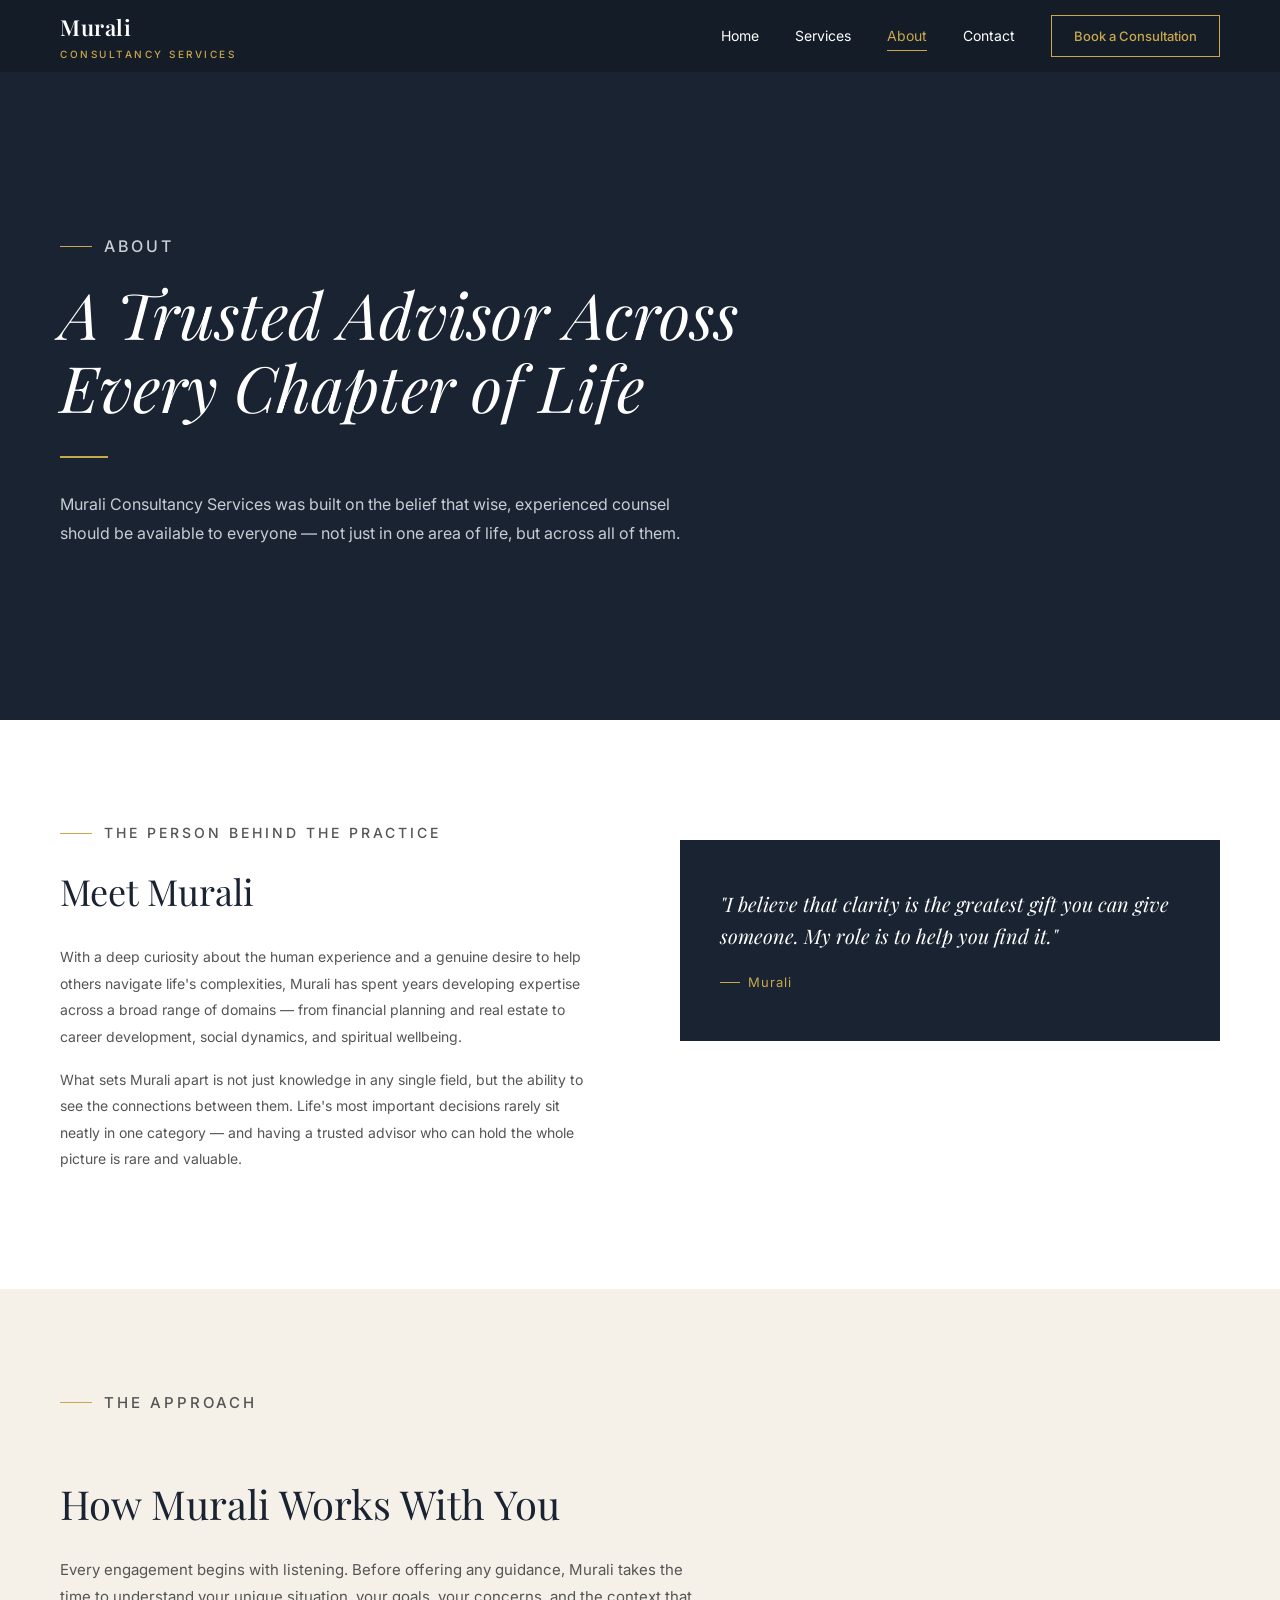
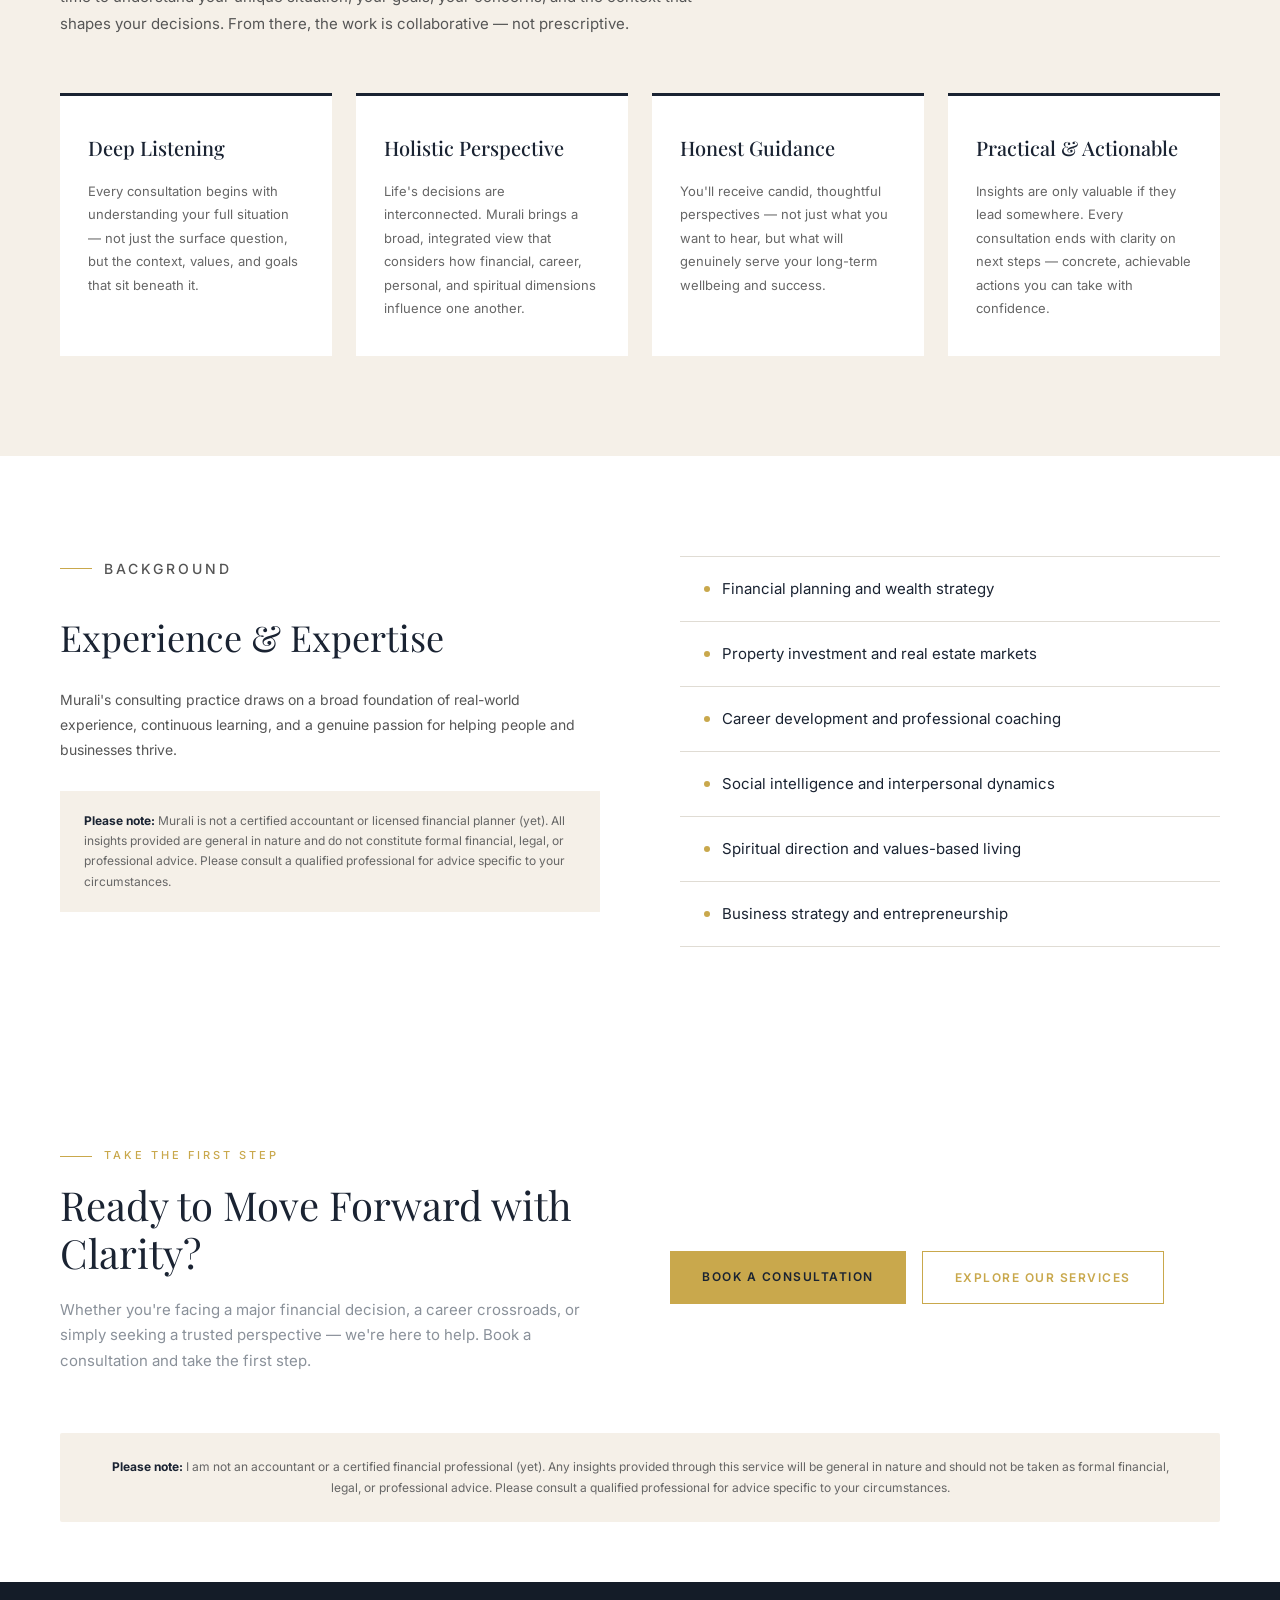
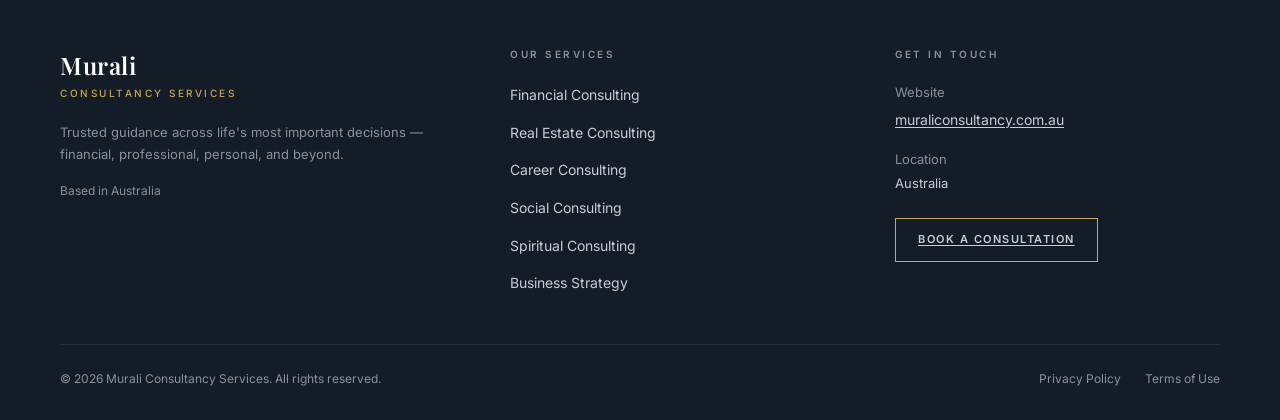
==== about.html @ 13cb42aa "Add files via upload" ====
<!DOCTYPE html>
<html lang="en">
<head>
  <meta charset="UTF-8">
  <meta name="viewport" content="width=device-width, initial-scale=1.0">
  <title>About — Murali Consultancy Services</title>
  <link rel="stylesheet" href="styles.css">
</head>
<body>

  <!-- Navigation -->
  <nav class="nav">
    <a href="index.html" class="nav-logo">
      <span class="nav-logo-name">Murali</span>
      <span class="nav-logo-sub">Consultancy Services</span>
    </a>
    <button class="nav-hamburger" onclick="toggleMenu()" aria-label="Toggle menu">
      <span></span><span></span><span></span>
    </button>
    <div class="nav-links" id="navLinks">
      <a href="index.html" class="nav-link">Home</a>
      <a href="index.html#services" class="nav-link">Services</a>
      <a href="about.html" class="nav-link active">About</a>
      <a href="#contact" class="nav-link">Contact</a>
      <a href="#contact" class="nav-cta">Book a Consultation</a>
    </div>
  </nav>

  <!-- About Hero -->
  <section class="about-hero">
    <div class="about-hero-content">
      <p class="section-label">About</p>
      <h1>A Trusted Advisor Across Every Chapter of Life</h1>
      <div class="underline-accent"></div>
      <p>Murali Consultancy Services was built on the belief that wise, experienced counsel should be available to everyone — not just in one area of life, but across all of them.</p>
    </div>
  </section>

  <!-- Meet Murali -->
  <section class="meet-section">
    <div>
      <p class="section-label">The Person Behind the Practice</p>
      <h2>Meet Murali</h2>
      <p>With a deep curiosity about the human experience and a genuine desire to help others navigate life's complexities, Murali has spent years developing expertise across a broad range of domains — from financial planning and real estate to career development, social dynamics, and spiritual wellbeing.</p>
      <p>What sets Murali apart is not just knowledge in any single field, but the ability to see the connections between them. Life's most important decisions rarely sit neatly in one category — and having a trusted advisor who can hold the whole picture is rare and valuable.</p>
    </div>
    <div class="meet-quote-box">
      <blockquote>"I believe that clarity is the greatest gift you can give someone. My role is to help you find it."</blockquote>
      <cite>Murali</cite>
    </div>
  </section>

  <!-- The Approach -->
  <section class="approach">
    <p class="section-label">The Approach</p>
    <h2>How Murali Works With You</h2>
    <p>Every engagement begins with listening. Before offering any guidance, Murali takes the time to understand your unique situation, your goals, your concerns, and the context that shapes your decisions. From there, the work is collaborative — not prescriptive.</p>

    <div class="approach-grid">
      <div class="approach-card">
        <h3>Deep Listening</h3>
        <p>Every consultation begins with understanding your full situation — not just the surface question, but the context, values, and goals that sit beneath it.</p>
      </div>
      <div class="approach-card">
        <h3>Holistic Perspective</h3>
        <p>Life's decisions are interconnected. Murali brings a broad, integrated view that considers how financial, career, personal, and spiritual dimensions influence one another.</p>
      </div>
      <div class="approach-card">
        <h3>Honest Guidance</h3>
        <p>You'll receive candid, thoughtful perspectives — not just what you want to hear, but what will genuinely serve your long-term wellbeing and success.</p>
      </div>
      <div class="approach-card">
        <h3>Practical &amp; Actionable</h3>
        <p>Insights are only valuable if they lead somewhere. Every consultation ends with clarity on next steps — concrete, achievable actions you can take with confidence.</p>
      </div>
    </div>
  </section>

  <!-- Experience & Expertise -->
  <section class="experience">
    <div>
      <p class="section-label">Background</p>
      <h2>Experience &amp; Expertise</h2>
      <p>Murali's consulting practice draws on a broad foundation of real-world experience, continuous learning, and a genuine passion for helping people and businesses thrive.</p>
      <div class="disclaimer-inline">
        <strong>Please note:</strong> Murali is not a certified accountant or licensed financial planner (yet). All insights provided are general in nature and do not constitute formal financial, legal, or professional advice. Please consult a qualified professional for advice specific to your circumstances.
      </div>
    </div>
    <ul class="expertise-list">
      <li>Financial planning and wealth strategy</li>
      <li>Property investment and real estate markets</li>
      <li>Career development and professional coaching</li>
      <li>Social intelligence and interpersonal dynamics</li>
      <li>Spiritual direction and values-based living</li>
      <li>Business strategy and entrepreneurship</li>
    </ul>
  </section>

  <!-- CTA / Contact -->
  <section class="cta-section" id="contact">
    <p class="section-label">Take the First Step</p>
    <div class="cta-content">
      <div>
        <h2>Ready to Move Forward with Clarity?</h2>
        <p>Whether you're facing a major financial decision, a career crossroads, or simply seeking a trusted perspective — we're here to help. Book a consultation and take the first step.</p>
      </div>
      <div class="cta-buttons">
        <a href="#contact" class="btn-primary">Book a Consultation</a>
        <a href="index.html#services" class="btn-outline">Explore Our Services</a>
      </div>
    </div>
    <div class="disclaimer">
      <strong>Please note:</strong> I am not an accountant or a certified financial professional (yet). Any insights provided through this service will be general in nature and should not be taken as formal financial, legal, or professional advice. Please consult a qualified professional for advice specific to your circumstances.
    </div>
  </section>

  <!-- Footer -->
  <footer class="footer">
    <div class="footer-grid">
      <div class="footer-brand">
        <span class="nav-logo-name">Murali</span>
        <span class="nav-logo-sub">Consultancy Services</span>
        <p>Trusted guidance across life's most important decisions — financial, professional, personal, and beyond.</p>
        <p class="location">Based in Australia</p>
      </div>

      <div>
        <h4>Our Services</h4>
        <ul class="footer-links">
          <li><a href="index.html#services">Financial Consulting</a></li>
          <li><a href="index.html#services">Real Estate Consulting</a></li>
          <li><a href="index.html#services">Career Consulting</a></li>
          <li><a href="index.html#services">Social Consulting</a></li>
          <li><a href="index.html#services">Spiritual Consulting</a></li>
          <li><a href="index.html#services">Business Strategy</a></li>
        </ul>
      </div>

      <div class="footer-contact">
        <h4>Get in Touch</h4>
        <p>Website</p>
        <a href="https://muraliconsultancy.com.au">muraliconsultancy.com.au</a>
        <p class="location-label" style="margin-top: 16px;">Location</p>
        <p style="color: var(--text-light);">Australia</p>
        <a href="#contact" class="btn-outline-light" style="margin-top: 20px; display: inline-block;">Book a Consultation</a>
      </div>
    </div>

    <div class="footer-bottom">
      <p>&copy; 2026 Murali Consultancy Services. All rights reserved.</p>
      <div class="footer-bottom-links">
        <a href="#">Privacy Policy</a>
        <a href="#">Terms of Use</a>
      </div>
    </div>
  </footer>
  <script src="script.js" defer></script>
</body>
</html>
---- styles.css ----
@import url('https://fonts.googleapis.com/css2?family=Playfair+Display:ital,wght@0,400;0,500;0,600;0,700;1,400;1,500&family=Inter:wght@300;400;500;600&display=swap');

*, *::before, *::after {
  margin: 0;
  padding: 0;
  box-sizing: border-box;
}

:root {
  --navy: #1a2332;
  --navy-dark: #141c28;
  --gold: #c9a84c;
  --gold-light: #d4b65e;
  --cream: #f5f0e8;
  --white: #ffffff;
  --text-light: #c8cdd4;
  --text-muted: #8a919a;
  --border-light: #e0dcd4;
}

html {
  scroll-behavior: smooth;
}

body {
  font-family: 'Inter', sans-serif;
  color: var(--navy);
  line-height: 1.6;
  background: var(--white);
}

a {
  text-decoration: none;
  color: inherit;
}

/* Navigation */
.nav {
  position: fixed;
  top: 0;
  left: 0;
  right: 0;
  z-index: 100;
  background: var(--navy-dark);
  padding: 0 60px;
  height: 72px;
  display: flex;
  align-items: center;
  justify-content: space-between;
}

.nav-logo {
  display: flex;
  flex-direction: column;
}

.nav-logo-name {
  font-family: 'Playfair Display', serif;
  font-size: 22px;
  font-weight: 600;
  color: var(--white);
  letter-spacing: 0.5px;
}

.nav-logo-sub {
  font-size: 10px;
  font-weight: 500;
  letter-spacing: 2.5px;
  text-transform: uppercase;
  color: var(--gold);
}

.nav-links {
  display: flex;
  align-items: center;
  gap: 36px;
}

.nav-link {
  font-size: 14px;
  font-weight: 400;
  color: var(--white);
  position: relative;
  transition: color 0.2s;
}

.nav-link:hover,
.nav-link.active {
  color: var(--gold);
}

.nav-link.active::after {
  content: '';
  position: absolute;
  bottom: -4px;
  left: 0;
  right: 0;
  height: 1.5px;
  background: var(--gold);
}

.nav-cta {
  font-size: 13px;
  font-weight: 500;
  color: var(--gold);
  border: 1px solid var(--gold);
  padding: 10px 22px;
  transition: all 0.25s;
}

.nav-cta:hover {
  background: var(--gold);
  color: var(--navy);
}

/* Mobile nav */
.nav-hamburger {
  display: none;
  flex-direction: column;
  gap: 5px;
  cursor: pointer;
  padding: 4px;
  background: none;
  border: none;
}

.nav-hamburger span {
  width: 24px;
  height: 2px;
  background: var(--white);
  transition: all 0.3s;
}

.nav-hamburger.open span:nth-child(1) {
  transform: rotate(45deg) translate(5px, 5px);
}

.nav-hamburger.open span:nth-child(2) {
  opacity: 0;
}

.nav-hamburger.open span:nth-child(3) {
  transform: rotate(-45deg) translate(5px, -5px);
}

@media (max-width: 768px) {
  .nav {
    padding: 0 24px;
  }

  .nav-hamburger {
    display: flex;
  }

  .nav-links {
    position: fixed;
    top: 72px;
    left: 0;
    right: 0;
    background: var(--navy-dark);
    flex-direction: column;
    padding: 32px 24px;
    gap: 24px;
    transform: translateY(-120%);
    transition: transform 0.3s;
  }

  .nav-links.open {
    transform: translateY(0);
  }
}

/* Hero (Home) */
.hero {
  background: var(--navy);
  padding: 160px 60px 100px;
  position: relative;
  overflow: hidden;
  min-height: 90vh;
  display: flex;
  align-items: center;
}

.hero::before {
  content: '';
  position: absolute;
  top: 50%;
  right: -200px;
  width: 700px;
  height: 700px;
  border: 1px solid rgba(201, 168, 76, 0.08);
  border-radius: 50%;
  transform: translateY(-50%);
}

.hero::after {
  content: '';
  position: absolute;
  top: 50%;
  right: -100px;
  width: 500px;
  height: 500px;
  border: 1px solid rgba(201, 168, 76, 0.05);
  border-radius: 50%;
  transform: translateY(-50%);
}

.hero-content {
  max-width: 720px;
  position: relative;
  z-index: 1;
}

.hero-label {
  font-size: 11px;
  font-weight: 500;
  letter-spacing: 3px;
  text-transform: uppercase;
  color: var(--gold);
  margin-bottom: 28px;
  display: flex;
  align-items: center;
  gap: 12px;
}

.hero-label::before {
  content: '';
  width: 32px;
  height: 1px;
  background: var(--gold);
}

.hero h1 {
  font-family: 'Playfair Display', serif;
  font-size: 52px;
  font-weight: 400;
  color: var(--white);
  line-height: 1.2;
  margin-bottom: 28px;
  font-style: italic;
}

.hero p {
  font-size: 15px;
  color: var(--text-light);
  line-height: 1.8;
  max-width: 520px;
  margin-bottom: 40px;
}

.hero-buttons {
  display: flex;
  gap: 16px;
  flex-wrap: wrap;
}

.btn-primary {
  display: inline-block;
  background: var(--gold);
  color: var(--navy);
  font-size: 12px;
  font-weight: 600;
  letter-spacing: 1.5px;
  text-transform: uppercase;
  padding: 16px 32px;
  transition: all 0.25s;
}

.btn-primary:hover {
  background: var(--gold-light);
}

.btn-outline {
  display: inline-block;
  border: 1px solid var(--gold);
  color: var(--gold);
  font-size: 12px;
  font-weight: 600;
  letter-spacing: 1.5px;
  text-transform: uppercase;
  padding: 16px 32px;
  transition: all 0.25s;
}

.btn-outline:hover {
  background: var(--gold);
  color: var(--navy);
}

/* Services Section */
.services {
  padding: 100px 60px;
  background: var(--white);
}

.section-label {
  font-size: 11px;
  font-weight: 500;
  letter-spacing: 3px;
  text-transform: uppercase;
  color: var(--gold);
  margin-bottom: 16px;
  display: flex;
  align-items: center;
  gap: 12px;
}

.section-label::before {
  content: '';
  width: 32px;
  height: 1px;
  background: var(--gold);
}

.services h2 {
  font-family: 'Playfair Display', serif;
  font-size: 40px;
  font-weight: 400;
  color: var(--navy);
  line-height: 1.2;
  margin-bottom: 20px;
  max-width: 520px;
}

.services > p {
  font-size: 15px;
  color: var(--text-muted);
  max-width: 560px;
  line-height: 1.8;
  margin-bottom: 56px;
}

.services-grid {
  display: grid;
  grid-template-columns: repeat(3, 1fr);
  gap: 28px;
}

.service-card {
  background: var(--cream);
  padding: 40px 32px;
  display: flex;
  flex-direction: column;
  min-height: 300px;
}

.service-card h3 {
  font-family: 'Playfair Display', serif;
  font-size: 22px;
  font-weight: 500;
  color: var(--navy);
  margin-bottom: 16px;
}

.service-card .card-divider {
  width: 40px;
  height: 2px;
  background: var(--navy);
  margin-bottom: 20px;
}

.service-card p {
  font-size: 14px;
  color: #555;
  line-height: 1.8;
  flex: 1;
}

.service-card .learn-more {
  margin-top: 24px;
  font-size: 12px;
  font-weight: 600;
  letter-spacing: 1.5px;
  text-transform: uppercase;
  color: var(--gold);
  transition: color 0.2s;
}

.service-card .learn-more:hover {
  color: var(--gold-light);
}

/* About Preview (Home) */
.about-preview {
  background: var(--navy);
  padding: 100px 60px;
  display: grid;
  grid-template-columns: 1fr 1fr;
  gap: 80px;
  align-items: center;
}

.about-quote {
  font-family: 'Playfair Display', serif;
  font-size: 22px;
  font-style: italic;
  color: var(--white);
  line-height: 1.6;
  border-left: 2px solid var(--gold);
  padding-left: 32px;
}

.about-preview-right .section-label {
  color: var(--gold);
}

.about-preview-right h2 {
  font-family: 'Playfair Display', serif;
  font-size: 32px;
  font-weight: 400;
  color: var(--white);
  line-height: 1.3;
  margin-bottom: 20px;
}

.about-preview-right p {
  font-size: 14px;
  color: var(--text-light);
  line-height: 1.8;
  margin-bottom: 32px;
}

.btn-outline-light {
  display: inline-block;
  border: 1px solid var(--gold);
  color: var(--gold);
  font-size: 12px;
  font-weight: 600;
  letter-spacing: 1.5px;
  text-transform: uppercase;
  padding: 14px 28px;
  transition: all 0.25s;
}

.btn-outline-light:hover {
  background: var(--gold);
  color: var(--navy);
}

/* CTA / Contact Section */
.cta-section {
  padding: 100px 60px 60px;
  background: var(--white);
}

.cta-content {
  display: grid;
  grid-template-columns: 1fr 1fr;
  gap: 60px;
  align-items: center;
  margin-bottom: 60px;
}

.cta-content h2 {
  font-family: 'Playfair Display', serif;
  font-size: 40px;
  font-weight: 400;
  line-height: 1.2;
  margin-bottom: 20px;
}

.cta-content > div:first-child p {
  font-size: 15px;
  color: var(--text-muted);
  line-height: 1.7;
}

.cta-buttons {
  display: flex;
  gap: 16px;
  flex-wrap: wrap;
}

.disclaimer {
  background: var(--cream);
  padding: 24px 40px;
  text-align: center;
  font-size: 12px;
  color: #666;
  line-height: 1.7;
  border-radius: 2px;
}

.disclaimer strong {
  color: var(--navy);
}

/* Footer */
.footer {
  background: var(--navy-dark);
  padding: 64px 60px 32px;
}

.footer-grid {
  display: grid;
  grid-template-columns: 1.2fr 1fr 1fr;
  gap: 60px;
  margin-bottom: 48px;
}

.footer-brand .nav-logo-name {
  font-size: 24px;
  margin-bottom: 4px;
}

.footer-brand .nav-logo-sub {
  margin-bottom: 20px;
  display: block;
}

.footer-brand p {
  font-size: 13px;
  color: var(--text-muted);
  line-height: 1.7;
  margin-bottom: 16px;
}

.footer-brand .location {
  font-size: 12px;
  color: var(--text-muted);
}

.footer h4 {
  font-size: 10px;
  font-weight: 600;
  letter-spacing: 2.5px;
  text-transform: uppercase;
  color: var(--text-muted);
  margin-bottom: 20px;
}

.footer-links {
  list-style: none;
  display: flex;
  flex-direction: column;
  gap: 12px;
}

.footer-links a {
  font-size: 14px;
  color: var(--text-light);
  transition: color 0.2s;
}

.footer-links a:hover {
  color: var(--gold);
}

.footer-contact p {
  font-size: 13px;
  color: var(--text-muted);
  margin-bottom: 4px;
}

.footer-contact a {
  font-size: 14px;
  color: var(--text-light);
  text-decoration: underline;
  text-underline-offset: 2px;
}

.footer-contact .location-label {
  margin-top: 16px;
}

.footer-contact .btn-outline-light {
  margin-top: 20px;
  font-size: 11px;
  padding: 12px 22px;
}

.footer-bottom {
  border-top: 1px solid rgba(255,255,255,0.08);
  padding-top: 24px;
  display: flex;
  justify-content: space-between;
  align-items: center;
}

.footer-bottom p {
  font-size: 12px;
  color: var(--text-muted);
}

.footer-bottom-links {
  display: flex;
  gap: 24px;
}

.footer-bottom-links a {
  font-size: 12px;
  color: var(--text-muted);
  transition: color 0.2s;
}

.footer-bottom-links a:hover {
  color: var(--text-light);
}

/* About Page Hero */
.about-hero {
  background: var(--navy);
  padding: 180px 60px 120px;
  min-height: 80vh;
  display: flex;
  align-items: center;
}

.about-hero-content {
  max-width: 800px;
}

.about-hero h1 {
  font-family: 'Playfair Display', serif;
  font-size: 64px;
  font-weight: 400;
  color: var(--white);
  line-height: 1.15;
  margin-bottom: 32px;
  font-style: italic;
}

.about-hero .underline-accent {
  width: 48px;
  height: 2.5px;
  background: var(--gold);
  margin-bottom: 32px;
}

.about-hero p {
  font-size: 16px;
  color: var(--text-light);
  line-height: 1.8;
  max-width: 620px;
}

/* Meet Murali */
.meet-section {
  padding: 100px 60px;
  background: var(--white);
  display: grid;
  grid-template-columns: 1fr 1fr;
  gap: 80px;
  align-items: start;
}

.meet-section h2 {
  font-family: 'Playfair Display', serif;
  font-size: 36px;
  font-weight: 400;
  margin-bottom: 24px;
}

.meet-section p {
  font-size: 14px;
  color: #555;
  line-height: 1.9;
  margin-bottom: 16px;
}

.meet-quote-box {
  background: var(--navy);
  padding: 48px 40px;
  margin-top: 20px;
}

.meet-quote-box blockquote {
  font-family: 'Playfair Display', serif;
  font-size: 20px;
  font-style: italic;
  color: var(--white);
  line-height: 1.6;
  margin-bottom: 20px;
}

.meet-quote-box cite {
  font-family: 'Inter', sans-serif;
  font-style: normal;
  font-size: 13px;
  color: var(--gold);
  letter-spacing: 1px;
  display: flex;
  align-items: center;
  gap: 8px;
}

.meet-quote-box cite::before {
  content: '';
  width: 20px;
  height: 1px;
  background: var(--gold);
}

/* Approach Section */
.approach {
  padding: 100px 60px;
  background: var(--cream);
}

.approach h2 {
  font-family: 'Playfair Display', serif;
  font-size: 40px;
  font-weight: 400;
  margin-bottom: 20px;
}

.approach > p {
  font-size: 15px;
  color: #555;
  max-width: 640px;
  line-height: 1.8;
  margin-bottom: 56px;
}

.approach-grid {
  display: grid;
  grid-template-columns: repeat(4, 1fr);
  gap: 24px;
}

.approach-card {
  background: var(--white);
  padding: 36px 28px;
  border-top: 3px solid var(--navy);
}

.approach-card h3 {
  font-family: 'Playfair Display', serif;
  font-size: 20px;
  font-weight: 500;
  margin-bottom: 16px;
  color: var(--navy);
}

.approach-card p {
  font-size: 13px;
  color: #666;
  line-height: 1.8;
}

/* Experience Section */
.experience {
  padding: 100px 60px;
  background: var(--white);
  display: grid;
  grid-template-columns: 1fr 1fr;
  gap: 80px;
  align-items: start;
}

.experience h2 {
  font-family: 'Playfair Display', serif;
  font-size: 36px;
  font-weight: 400;
  margin-bottom: 20px;
}

.experience > div:first-child > p {
  font-size: 14px;
  color: #555;
  line-height: 1.8;
  margin-bottom: 28px;
}

.experience .disclaimer-inline {
  background: var(--cream);
  padding: 20px 24px;
  font-size: 12px;
  color: #666;
  line-height: 1.7;
}

.experience .disclaimer-inline strong {
  color: var(--navy);
}

.expertise-list {
  list-style: none;
  display: flex;
  flex-direction: column;
}

.expertise-list li {
  padding: 20px 24px;
  border-bottom: 1px solid var(--border-light);
  font-size: 15px;
  color: var(--navy);
  display: flex;
  align-items: center;
  gap: 12px;
}

.expertise-list li:first-child {
  border-top: 1px solid var(--border-light);
}

.expertise-list li::before {
  content: '';
  width: 6px;
  height: 6px;
  background: var(--gold);
  border-radius: 50%;
  flex-shrink: 0;
}

/* Responsive */
@media (max-width: 1024px) {
  .services-grid {
    grid-template-columns: repeat(2, 1fr);
  }
  .approach-grid {
    grid-template-columns: repeat(2, 1fr);
  }
}

@media (max-width: 768px) {
  .hero { padding: 140px 24px 80px; }
  .hero h1 { font-size: 36px; }
  .services { padding: 60px 24px; }
  .services h2 { font-size: 30px; }
  .services-grid { grid-template-columns: 1fr; }
  .about-preview { grid-template-columns: 1fr; padding: 60px 24px; gap: 40px; }
  .cta-section { padding: 60px 24px 40px; }
  .cta-content { grid-template-columns: 1fr; gap: 32px; }
  .footer { padding: 48px 24px 24px; }
  .footer-grid { grid-template-columns: 1fr; gap: 32px; }
  .about-hero { padding: 140px 24px 80px; }
  .about-hero h1 { font-size: 40px; }
  .meet-section { grid-template-columns: 1fr; padding: 60px 24px; gap: 40px; }
  .approach { padding: 60px 24px; }
  .approach-grid { grid-template-columns: 1fr; }
  .experience { grid-template-columns: 1fr; padding: 60px 24px; gap: 40px; }
  .footer-bottom { flex-direction: column; gap: 12px; text-align: center; }
}
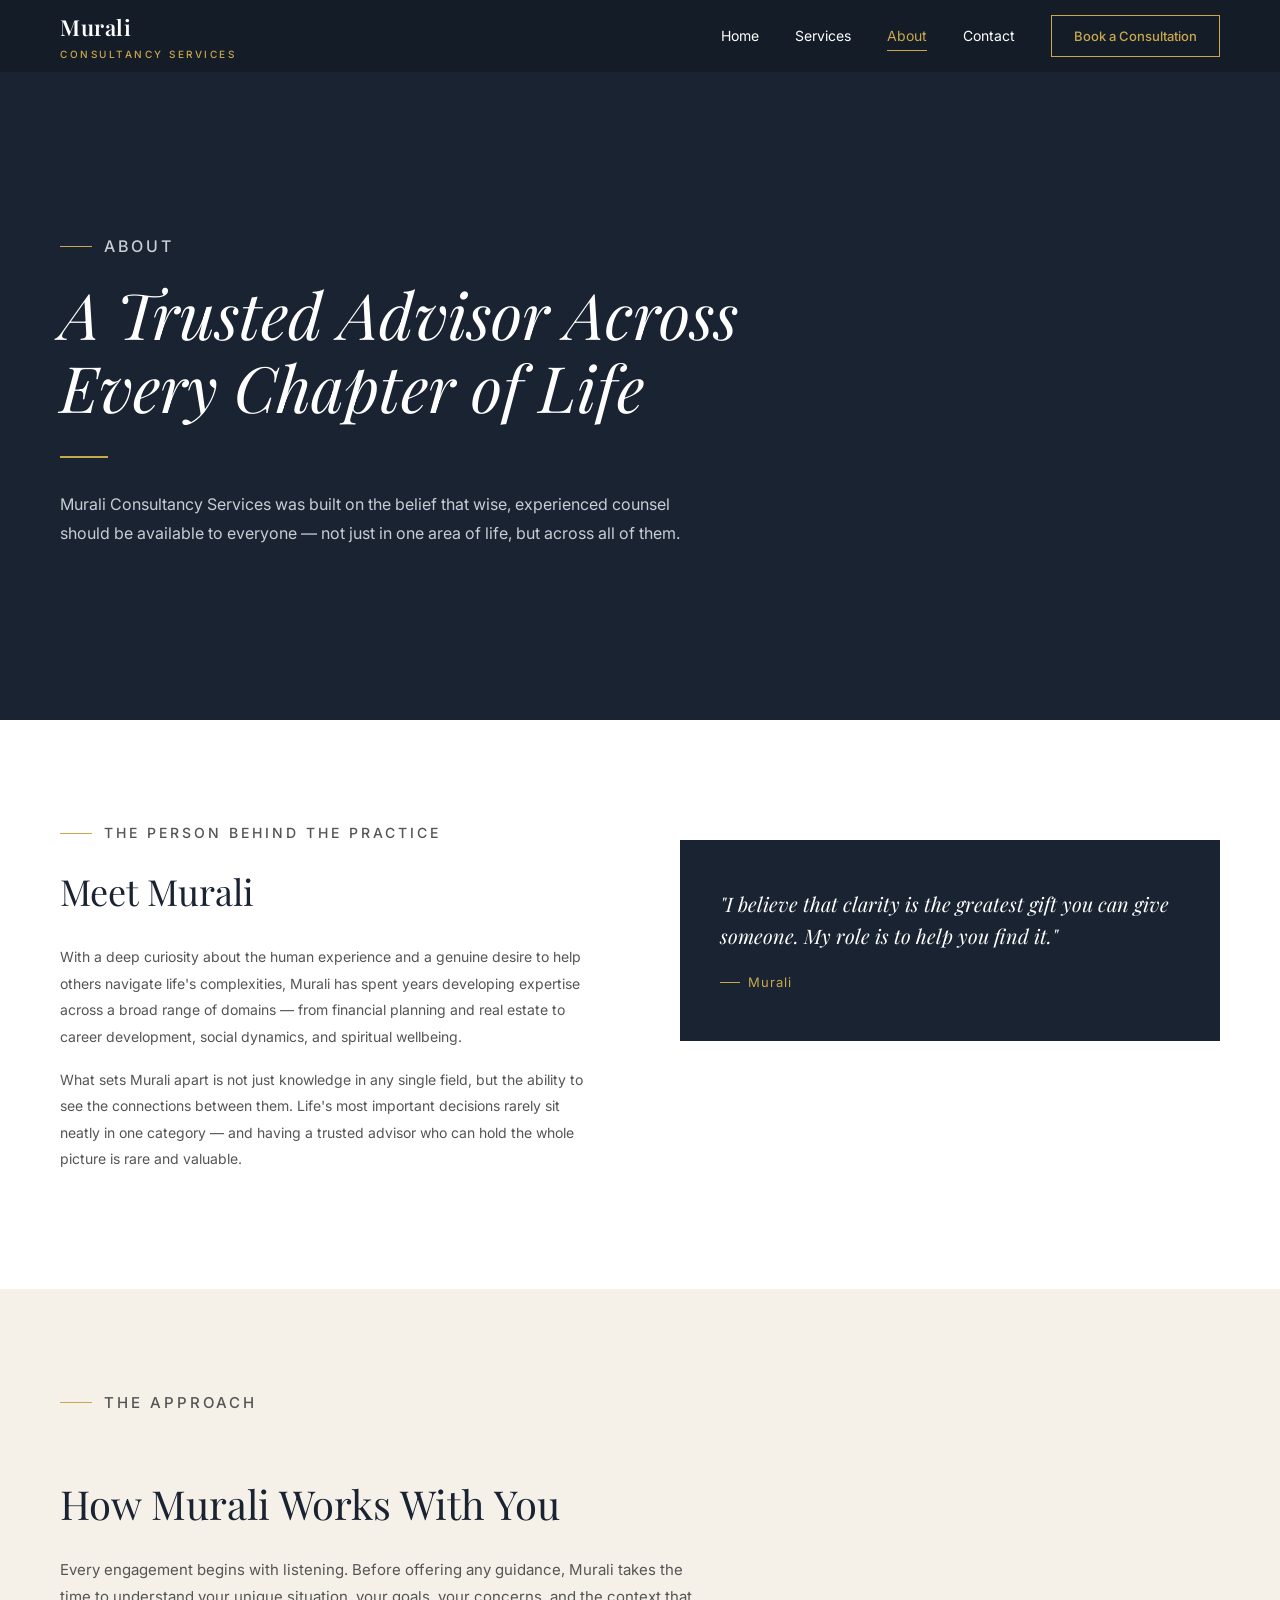
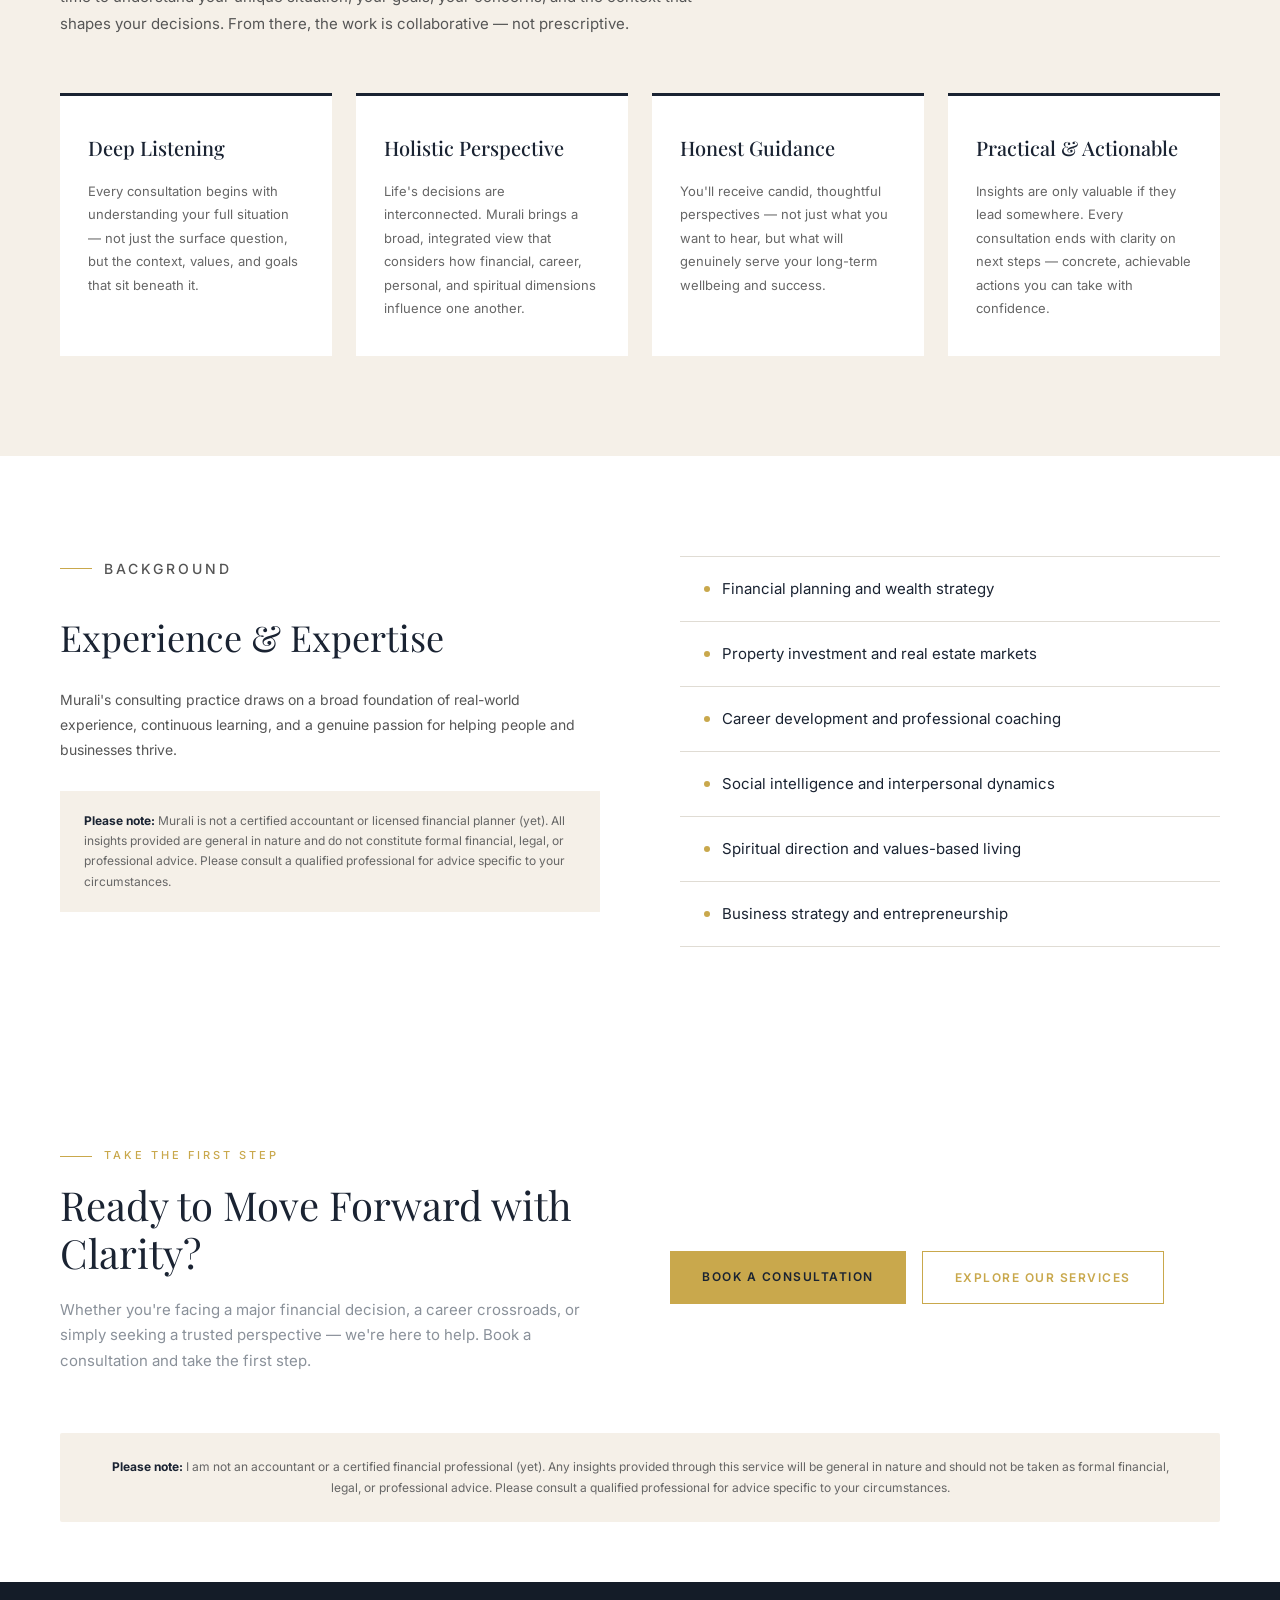
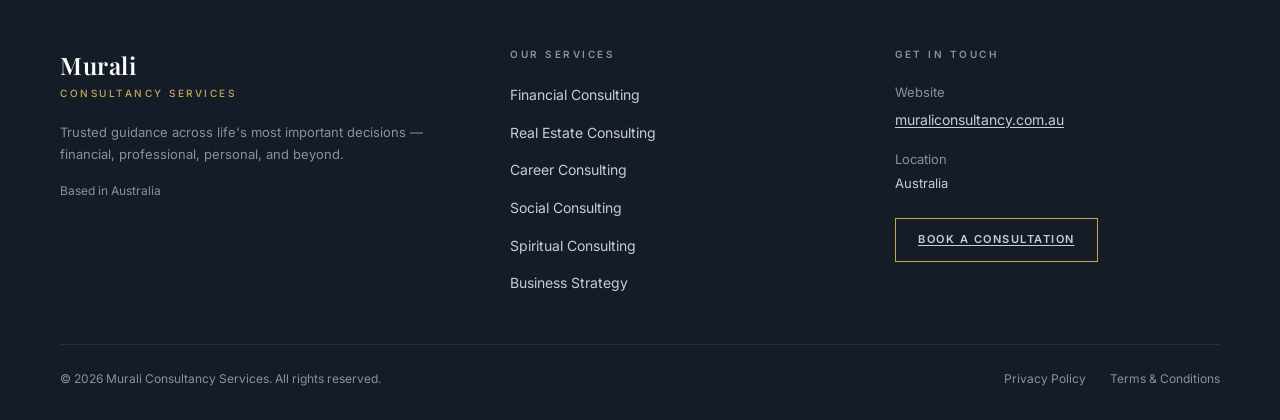
==== commit eb1965a9: "Update about.html" ====
--- a/about.html
+++ b/about.html
@@ -149,8 +149,8 @@
     <div class="footer-bottom">
       <p>&copy; 2026 Murali Consultancy Services. All rights reserved.</p>
       <div class="footer-bottom-links">
-        <a href="#">Privacy Policy</a>
-        <a href="#">Terms of Use</a>
+        <a href="privacy.html">Privacy Policy</a>
+        <a href="terms.html">Terms & Conditions</a>
       </div>
     </div>
   </footer>
--- a/styles.css
+++ b/styles.css
@@ -322,7 +322,7 @@
   max-width: 520px;
 }
 
-.services > p {
+.services-intro {
   font-size: 15px;
   color: var(--text-muted);
   max-width: 560px;
@@ -330,54 +330,259 @@
   margin-bottom: 56px;
 }
 
-.services-grid {
+/* Two-panel services layout */
+.services-layout {
   display: grid;
-  grid-template-columns: repeat(3, 1fr);
-  gap: 28px;
-}
-
+  grid-template-columns: 1fr;
+  gap: 0;
+}
+
+.services-layout.panel-open {
+  grid-template-columns: 1fr 1fr;
+  gap: 40px;
+}
+
+.services-list {
+  display: flex;
+  flex-direction: column;
+  gap: 0;
+}
+
+/* Service cards — uniform, compact list items */
 .service-card {
+  display: flex;
+  align-items: center;
+  gap: 24px;
+  width: 100%;
+  padding: 28px 32px;
+  background: var(--white);
+  border: none;
+  border-bottom: 1px solid var(--border-light);
+  cursor: pointer;
+  text-align: left;
+  font-family: inherit;
+  transition: background 0.2s ease, padding-left 0.2s ease;
+}
+
+.service-card:first-child {
+  border-top: 1px solid var(--border-light);
+}
+
+.service-card:hover {
   background: var(--cream);
-  padding: 40px 32px;
-  display: flex;
-  flex-direction: column;
-  min-height: 300px;
-}
-
-.service-card h3 {
+}
+
+.service-card[aria-expanded="true"] {
+  background: var(--navy);
+  border-color: var(--navy);
+}
+
+.service-card[aria-expanded="true"] + .service-card {
+  border-top-color: transparent;
+}
+
+.service-card-number {
+  font-family: 'Playfair Display', serif;
+  font-size: 14px;
+  font-weight: 400;
+  color: var(--gold);
+  flex-shrink: 0;
+  width: 28px;
+}
+
+.service-card-body {
+  flex: 1;
+  min-width: 0;
+}
+
+.service-card-body h3 {
+  font-family: 'Playfair Display', serif;
+  font-size: 20px;
+  font-weight: 500;
+  color: var(--navy);
+  margin-bottom: 4px;
+  transition: color 0.2s ease;
+}
+
+.service-card-body p {
+  font-size: 13px;
+  color: var(--text-muted);
+  line-height: 1.6;
+  transition: color 0.2s ease;
+}
+
+.service-card[aria-expanded="true"] .service-card-body h3 {
+  color: var(--white);
+}
+
+.service-card[aria-expanded="true"] .service-card-body p {
+  color: var(--text-light);
+}
+
+.service-card[aria-expanded="true"] .service-card-number {
+  color: var(--gold-light);
+}
+
+.service-card-arrow {
+  flex-shrink: 0;
+  width: 20px;
+  height: 20px;
+  position: relative;
+}
+
+.service-card-arrow::before,
+.service-card-arrow::after {
+  content: '';
+  position: absolute;
+  background: var(--gold);
+  transition: transform 0.25s ease, background 0.2s ease;
+}
+
+.service-card-arrow::before {
+  top: 50%;
+  left: 3px;
+  right: 3px;
+  height: 1.5px;
+  transform: translateY(-50%);
+}
+
+.service-card-arrow::after {
+  left: 50%;
+  top: 3px;
+  bottom: 3px;
+  width: 1.5px;
+  transform: translateX(-50%);
+}
+
+.service-card[aria-expanded="true"] .service-card-arrow::after {
+  transform: translateX(-50%) rotate(90deg);
+}
+
+/* Detail panel — sticky right side */
+.service-detail-panel {
+  background: var(--cream);
+  border-left: 3px solid var(--gold);
+  padding: 40px 36px;
+  position: sticky;
+  top: 96px;
+  max-height: calc(100vh - 120px);
+  overflow-y: auto;
+  opacity: 0;
+  transform: translateX(20px);
+  animation: panelIn 0.35s ease forwards;
+}
+
+.service-detail-panel[hidden] {
+  display: none;
+}
+
+@keyframes panelIn {
+  from {
+    opacity: 0;
+    transform: translateX(20px);
+  }
+  to {
+    opacity: 1;
+    transform: translateX(0);
+  }
+}
+
+.panel-close {
+  position: absolute;
+  top: 16px;
+  right: 16px;
+  width: 32px;
+  height: 32px;
+  border: 1px solid var(--border-light);
+  background: var(--white);
+  color: var(--navy);
+  font-size: 22px;
+  line-height: 1;
+  cursor: pointer;
+  display: flex;
+  align-items: center;
+  justify-content: center;
+  transition: border-color 0.2s ease, color 0.2s ease;
+}
+
+.panel-close:hover {
+  border-color: var(--gold);
+  color: var(--gold);
+}
+
+.panel-content .detail-label {
+  display: flex;
+  align-items: center;
+  gap: 10px;
+  margin: 0 0 14px;
+  font-size: 11px;
+  font-weight: 600;
+  letter-spacing: 2.5px;
+  text-transform: uppercase;
+  color: var(--gold);
+}
+
+.panel-content .detail-label:first-child {
   font-family: 'Playfair Display', serif;
   font-size: 22px;
   font-weight: 500;
-  color: var(--navy);
-  margin-bottom: 16px;
-}
-
-.service-card .card-divider {
-  width: 40px;
-  height: 2px;
-  background: var(--navy);
-  margin-bottom: 20px;
-}
-
-.service-card p {
+  letter-spacing: 0;
+  text-transform: none;
+  color: var(--navy);
+  margin-bottom: 24px;
+  display: block;
+  border-bottom: 2px solid var(--navy);
+  padding-bottom: 16px;
+}
+
+.panel-content .detail-label::before {
+  content: '';
+  width: 28px;
+  height: 1px;
+  background: var(--gold);
+}
+
+.panel-content .detail-label:first-child::before {
+  display: none;
+}
+
+.detail-overview {
+  margin-bottom: 30px;
+  color: #333;
   font-size: 14px;
-  color: #555;
-  line-height: 1.8;
-  flex: 1;
-}
-
-.service-card .learn-more {
-  margin-top: 24px;
+  line-height: 1.85;
+}
+
+.areas-covered {
+  list-style: none;
+  display: flex;
+  flex-direction: column;
+  gap: 8px;
+  margin: 0;
+  padding: 0;
+}
+
+.areas-covered li {
+  background: var(--white);
+  border-left: 2px solid var(--gold);
+  padding: 14px 16px;
+  font-size: 13px;
+  line-height: 1.5;
+  color: var(--navy);
+}
+
+.service-note {
+  margin-top: 22px;
+  padding: 18px 20px;
+  background: rgba(201, 168, 76, 0.10);
+  border-left: 2px solid var(--gold);
   font-size: 12px;
-  font-weight: 600;
-  letter-spacing: 1.5px;
-  text-transform: uppercase;
-  color: var(--gold);
-  transition: color 0.2s;
-}
-
-.service-card .learn-more:hover {
-  color: var(--gold-light);
+  line-height: 1.7;
+  color: #666;
+}
+
+.service-note strong {
+  color: var(--navy);
 }
 
 /* About Preview (Home) */
@@ -805,9 +1010,17 @@
 
 /* Responsive */
 @media (max-width: 1024px) {
-  .services-grid {
-    grid-template-columns: repeat(2, 1fr);
+  .services-layout.panel-open {
+    grid-template-columns: 1fr;
   }
+
+  .service-detail-panel {
+    position: relative;
+    top: auto;
+    max-height: none;
+    margin-top: 24px;
+  }
+
   .approach-grid {
     grid-template-columns: repeat(2, 1fr);
   }
@@ -818,7 +1031,10 @@
   .hero h1 { font-size: 36px; }
   .services { padding: 60px 24px; }
   .services h2 { font-size: 30px; }
-  .services-grid { grid-template-columns: 1fr; }
+  .service-card { padding: 20px 24px; gap: 16px; }
+  .service-card-body h3 { font-size: 17px; }
+  .service-card-body p { font-size: 12px; }
+  .service-detail-panel { padding: 28px 24px; }
   .about-preview { grid-template-columns: 1fr; padding: 60px 24px; gap: 40px; }
   .cta-section { padding: 60px 24px 40px; }
   .cta-content { grid-template-columns: 1fr; gap: 32px; }
@@ -832,3 +1048,4 @@
   .experience { grid-template-columns: 1fr; padding: 60px 24px; gap: 40px; }
   .footer-bottom { flex-direction: column; gap: 12px; text-align: center; }
 }
+
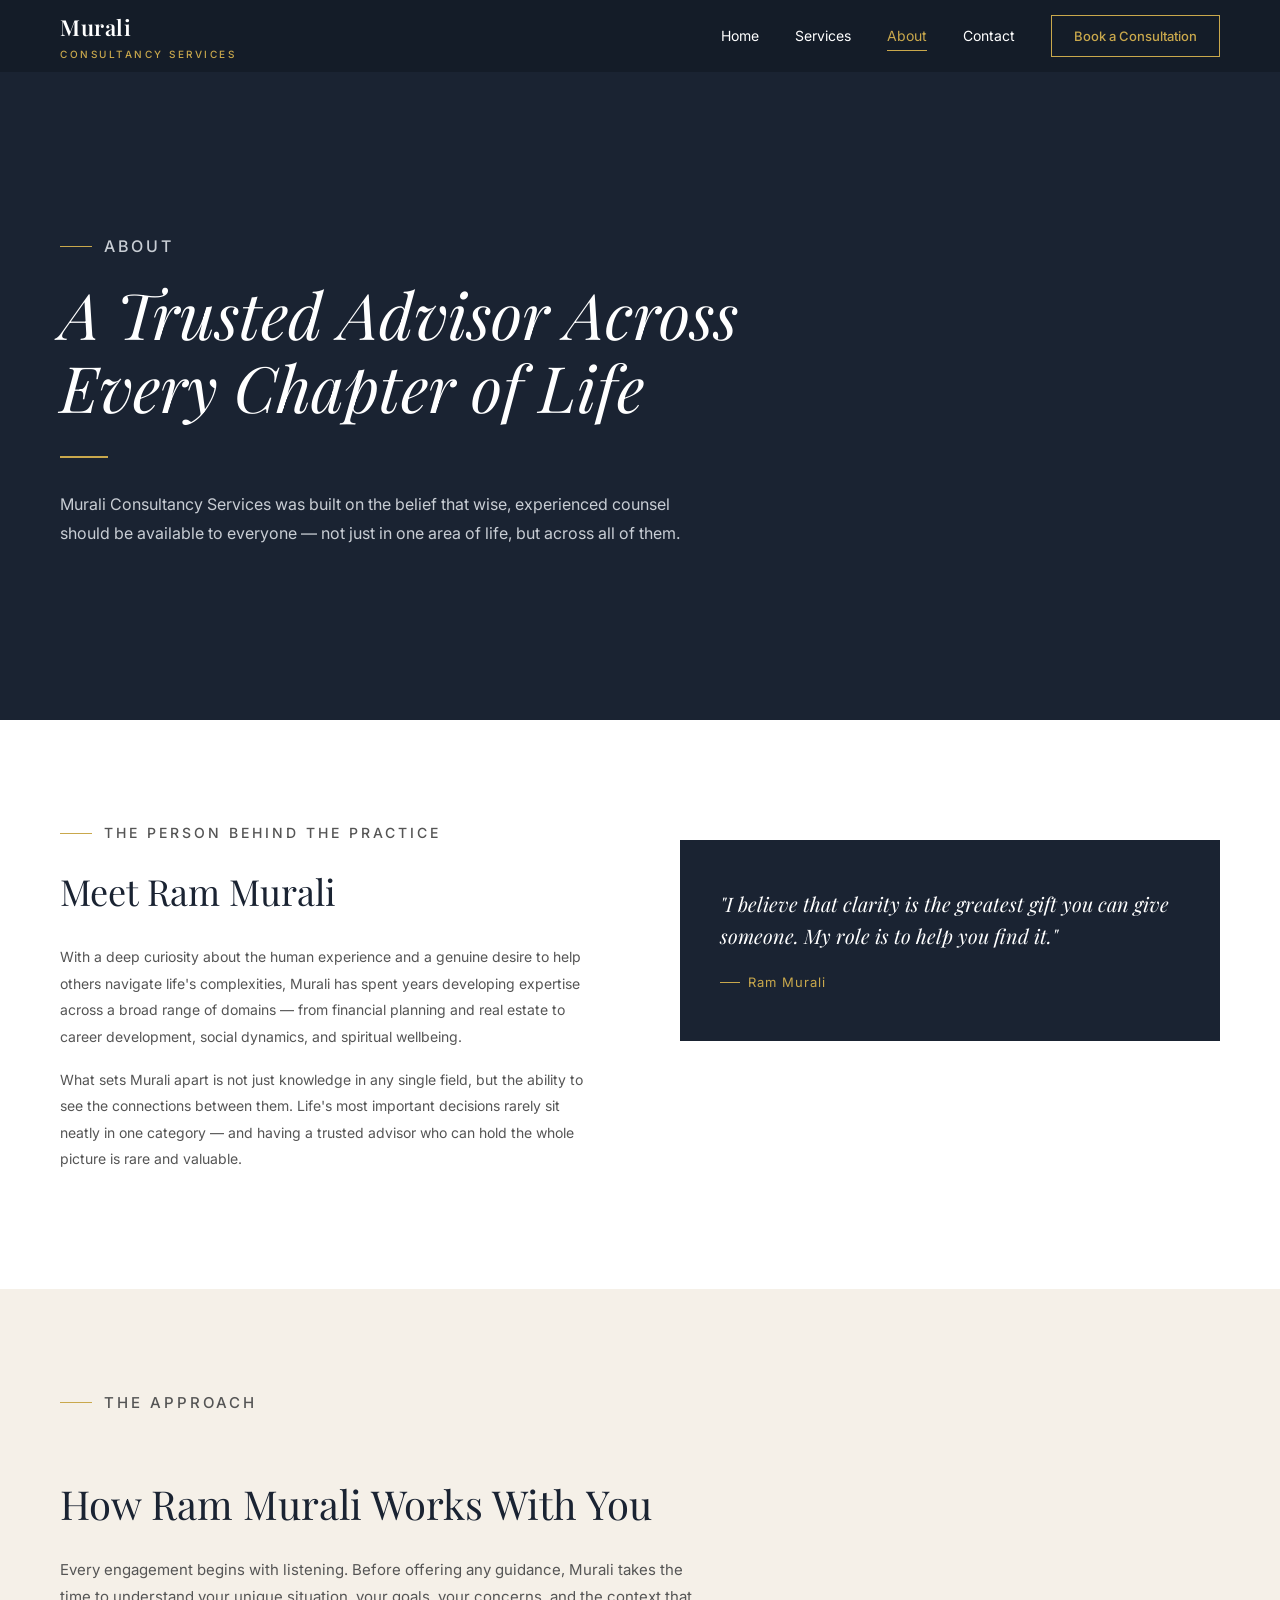
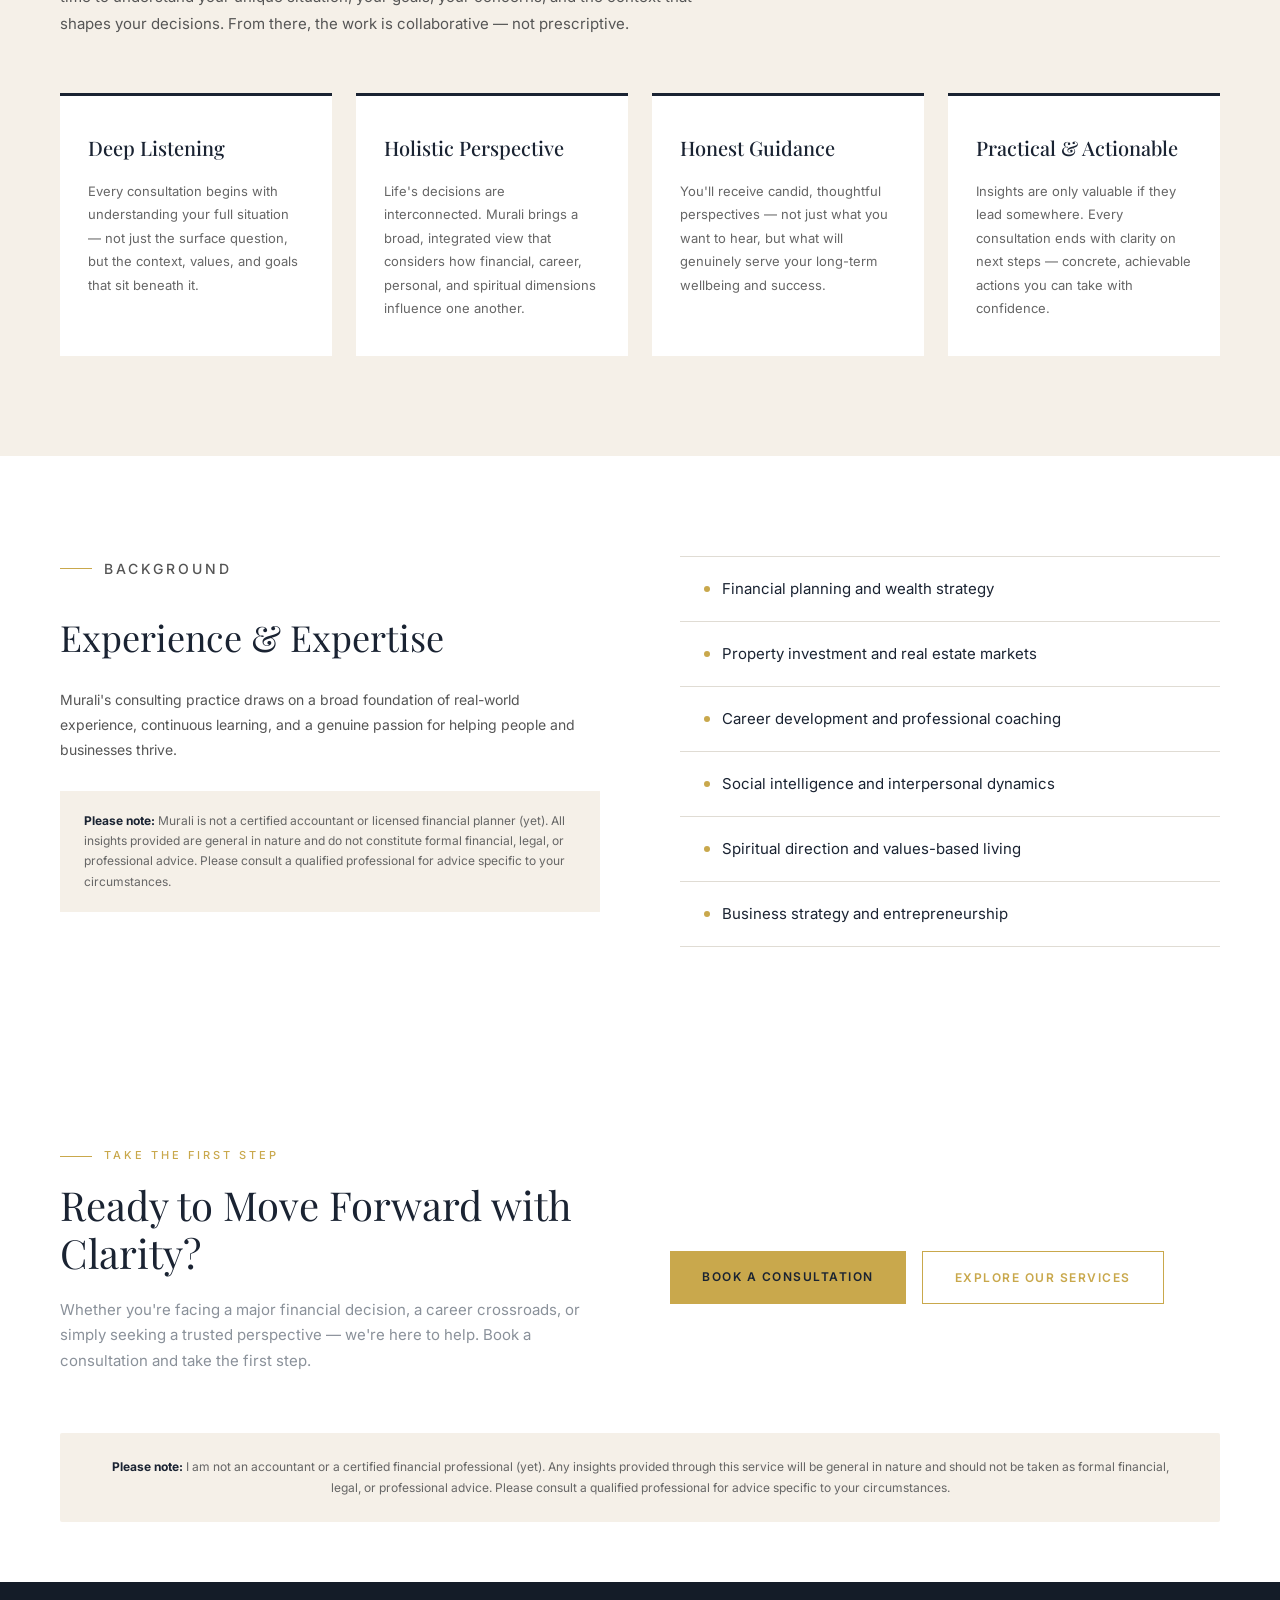
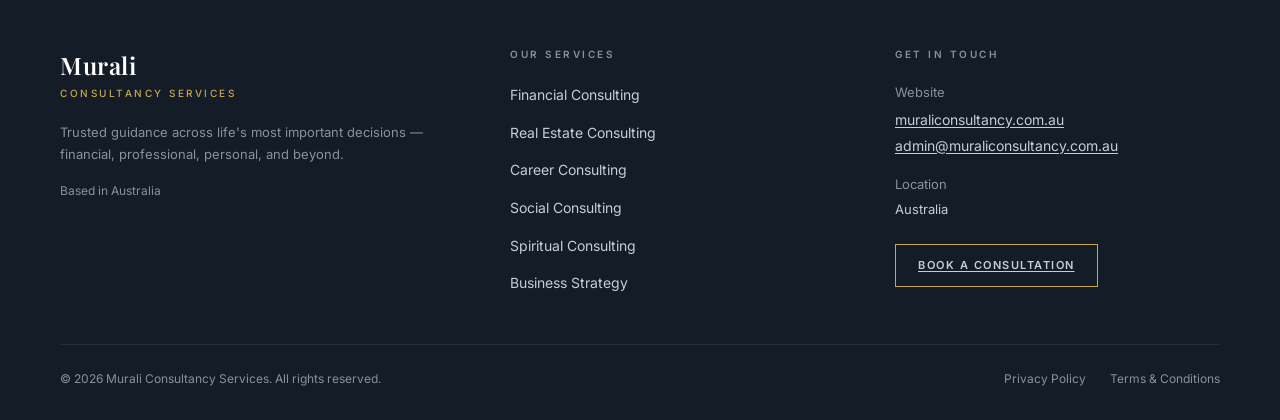
==== commit 35ed12a2: "Update about.html" ====
--- a/about.html
+++ b/about.html
@@ -40,20 +40,20 @@
   <section class="meet-section">
     <div>
       <p class="section-label">The Person Behind the Practice</p>
-      <h2>Meet Murali</h2>
+      <h2>Meet Ram Murali</h2>
       <p>With a deep curiosity about the human experience and a genuine desire to help others navigate life's complexities, Murali has spent years developing expertise across a broad range of domains — from financial planning and real estate to career development, social dynamics, and spiritual wellbeing.</p>
       <p>What sets Murali apart is not just knowledge in any single field, but the ability to see the connections between them. Life's most important decisions rarely sit neatly in one category — and having a trusted advisor who can hold the whole picture is rare and valuable.</p>
     </div>
     <div class="meet-quote-box">
       <blockquote>"I believe that clarity is the greatest gift you can give someone. My role is to help you find it."</blockquote>
-      <cite>Murali</cite>
+      <cite>Ram Murali</cite>
     </div>
   </section>
 
   <!-- The Approach -->
   <section class="approach">
     <p class="section-label">The Approach</p>
-    <h2>How Murali Works With You</h2>
+    <h2>How Ram Murali Works With You</h2>
     <p>Every engagement begins with listening. Before offering any guidance, Murali takes the time to understand your unique situation, your goals, your concerns, and the context that shapes your decisions. From there, the work is collaborative — not prescriptive.</p>
 
     <div class="approach-grid">
@@ -140,6 +140,7 @@
         <h4>Get in Touch</h4>
         <p>Website</p>
         <a href="https://muraliconsultancy.com.au">muraliconsultancy.com.au</a>
+        <a href="admin@muraliconsultancy.com.au">admin@muraliconsultancy.com.au</a>
         <p class="location-label" style="margin-top: 16px;">Location</p>
         <p style="color: var(--text-light);">Australia</p>
         <a href="#contact" class="btn-outline-light" style="margin-top: 20px; display: inline-block;">Book a Consultation</a>
